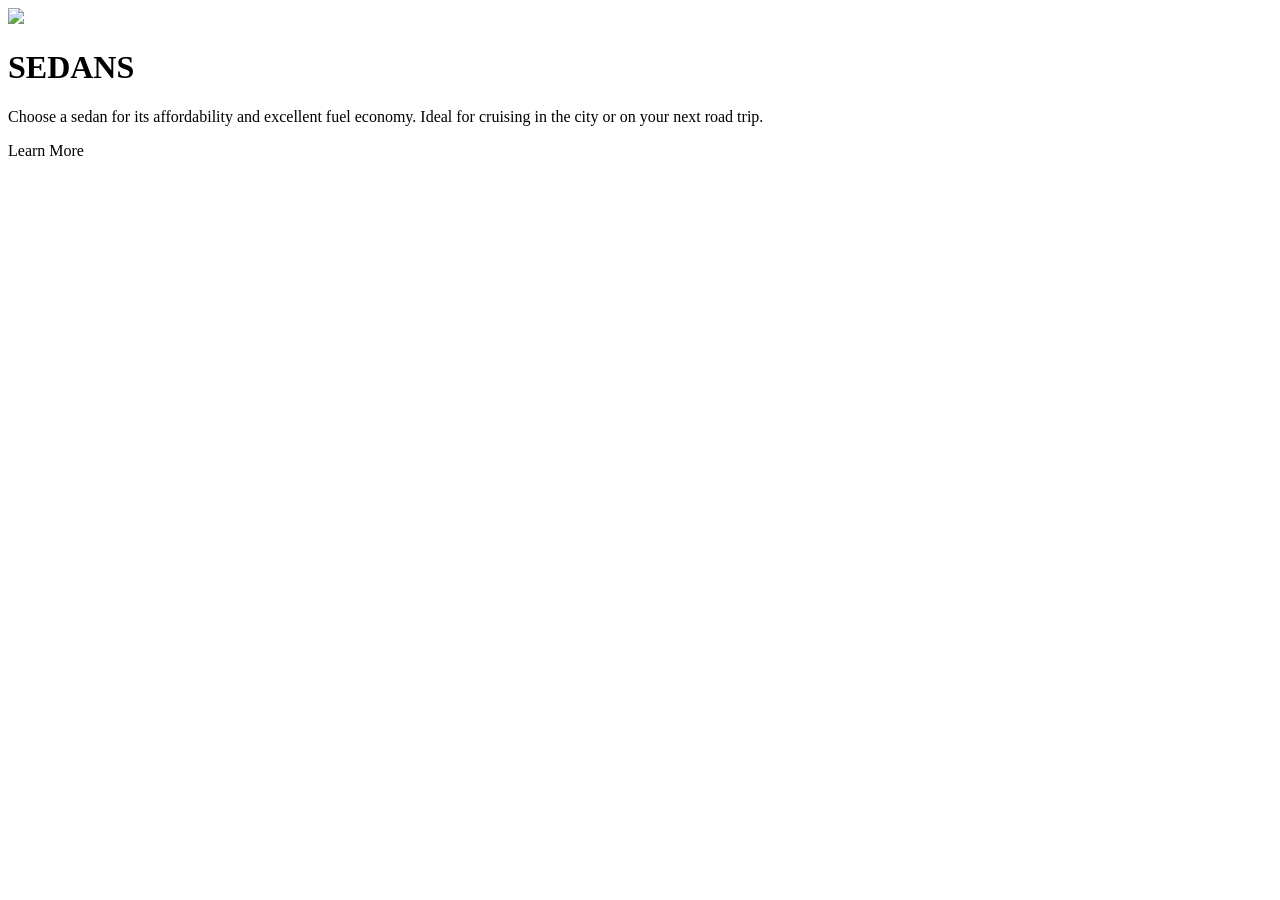
==== index.html @ 3b3b6758 "trocando nome index" ====
<!DOCTYPE html>
<html lang="br">
  <head>
    <meta charset="UTF-8" />
    <meta name="viewport" content="width=device-width, initial-scale=1.0" />
    <link rel="stylesheet" href="./src/styles/styles.css" />
    <link rel="preconnect" href="https://fonts.googleapis.com" />
    <link rel="preconnect" href="https://fonts.gstatic.com" crossorigin />
    <link
      href="https://fonts.googleapis.com/css2?family=Agbalumo&family=Inter:wght@400;500&family=Lexend+Deca&family=Outfit:wght@400;700&family=Roboto:ital@1&display=swap"
      rel="stylesheet"
    />
    <link rel="preconnect" href="https://fonts.googleapis.com" />
    <link rel="preconnect" href="https://fonts.gstatic.com" crossorigin />
    <link
      href="https://fonts.googleapis.com/css2?family=Agbalumo&family=Big+Shoulders+Display:wght@700&family=Inter:wght@400;500&family=Lexend+Deca&family=Outfit:wght@400;700&family=Roboto:ital@1&display=swap"
      rel="stylesheet"
    />
    <title>Column preview card component</title>
  </head>
  <body>
    <div id="principal">
      <div id="sedan">
        <img src="./images/icon-sedans.svg" />
        <h1>SEDANS</h1>
        <p>
          Choose a sedan for its affordability and excellent fuel economy. Ideal
          for cruising in the city or on your next road trip.
        </p>
        <p>Learn More</p>
      </div>
    </div>
  </body>
</html>
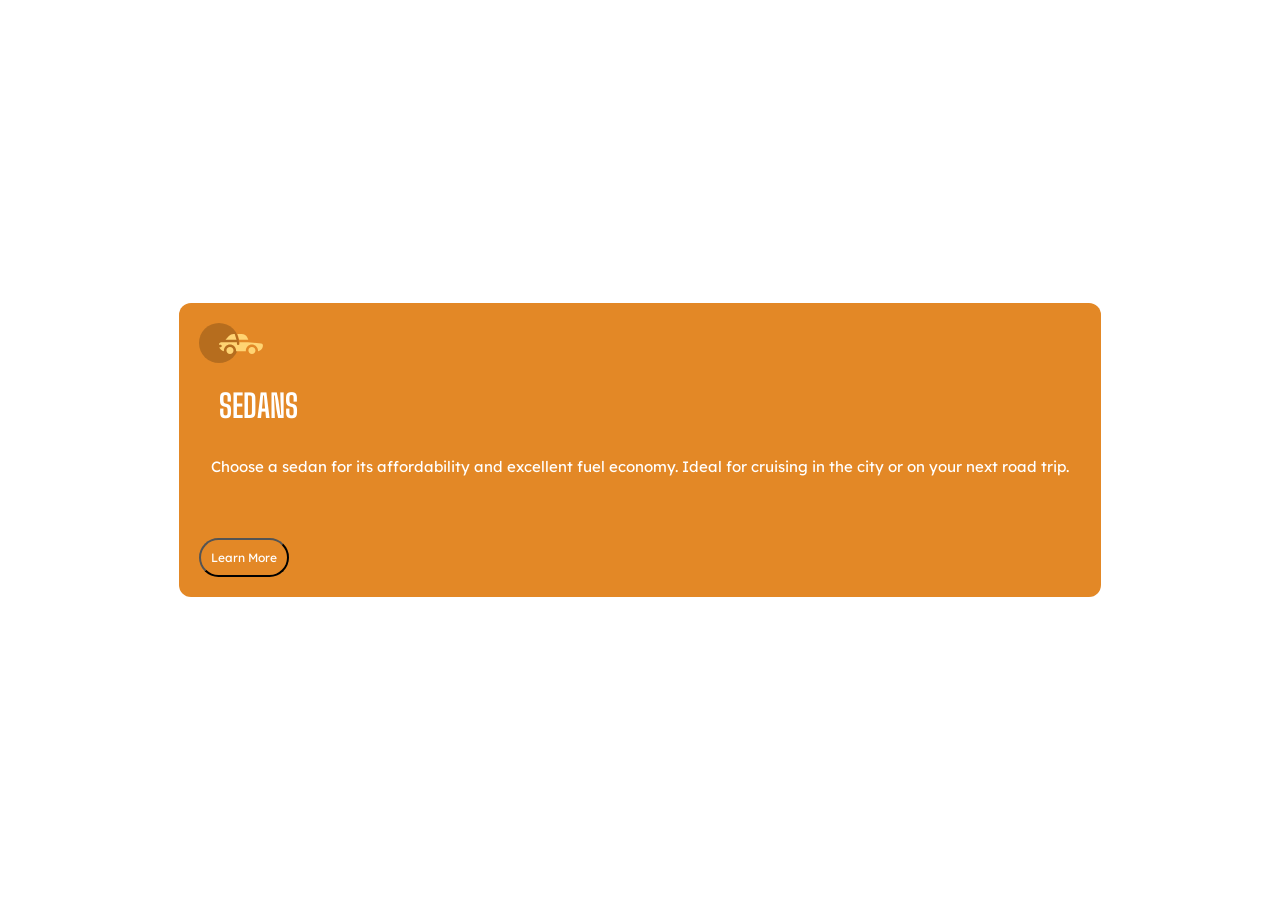
==== commit 8ab571e7: "parte sedan" ====
--- a/index.html
+++ b/index.html
@@ -7,27 +7,21 @@
     <link rel="preconnect" href="https://fonts.googleapis.com" />
     <link rel="preconnect" href="https://fonts.gstatic.com" crossorigin />
     <link
-      href="https://fonts.googleapis.com/css2?family=Agbalumo&family=Inter:wght@400;500&family=Lexend+Deca&family=Outfit:wght@400;700&family=Roboto:ital@1&display=swap"
-      rel="stylesheet"
-    />
-    <link rel="preconnect" href="https://fonts.googleapis.com" />
-    <link rel="preconnect" href="https://fonts.gstatic.com" crossorigin />
-    <link
-      href="https://fonts.googleapis.com/css2?family=Agbalumo&family=Big+Shoulders+Display:wght@700&family=Inter:wght@400;500&family=Lexend+Deca&family=Outfit:wght@400;700&family=Roboto:ital@1&display=swap"
+      href="https://fonts.googleapis.com/css2?family=Big+Shoulders+Display:wght@700&family=Lexend+Deca&display=swap"
       rel="stylesheet"
     />
     <title>Column preview card component</title>
   </head>
   <body>
-    <div id="principal">
-      <div id="sedan">
-        <img src="./images/icon-sedans.svg" />
+    <div class="principal">
+      <div class="sedan">
+        <img src="./src/assets/images/icon-sedans.svg" />
         <h1>SEDANS</h1>
         <p>
           Choose a sedan for its affordability and excellent fuel economy. Ideal
           for cruising in the city or on your next road trip.
         </p>
-        <p>Learn More</p>
+        <button type="button">Learn More</button>
       </div>
     </div>
   </body>
--- a/src/styles/styles.css
+++ b/src/styles/styles.css
@@ -0,0 +1,34 @@
+*{
+    margin: 0;
+    padding: 0;
+    box-sizing: border-box;
+    font-family: "Lexend Deca", sans-serif;
+}
+.principal{
+  height: 100vh;
+  display: flex;
+  justify-content: center;
+  align-items: center;
+}
+.sedan{
+    background-color: hsl(31, 77%, 52%);
+    padding: 20px;
+    color: white;
+    border-radius: 12px;
+}
+h1{
+    font-family: "Big Shoulders Display", sans-serif;
+    padding: 20px;
+}
+p{
+    font-size: 15px;
+    padding: 12px;
+    margin-bottom: 50px;
+}
+button{
+    border-radius: 22px;
+    padding: 10px;
+    background-color: hsl(31, 77%, 52%);
+    color: white;
+    font-size: 12px;
+}
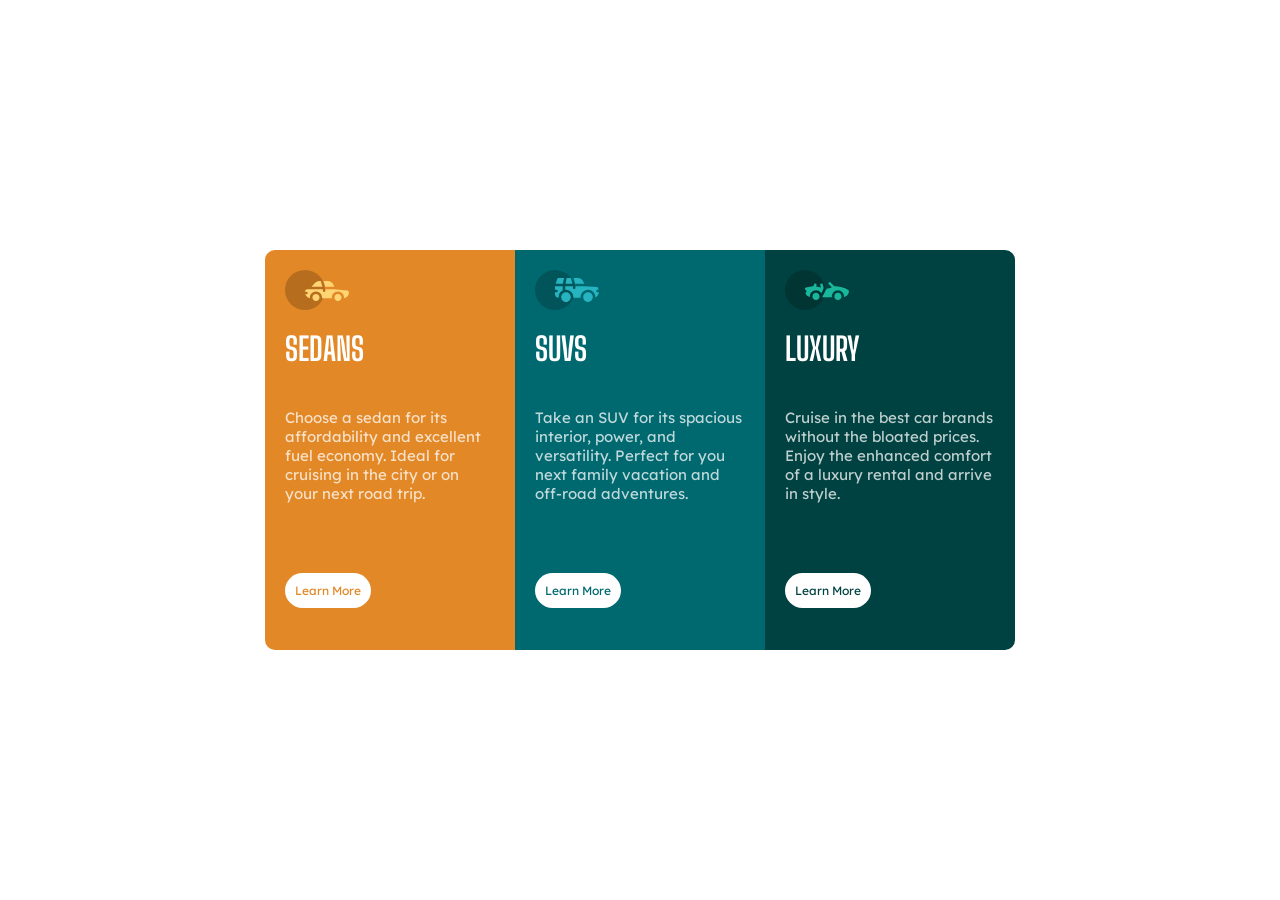
==== commit 8c75ff37: "projeto final" ====
--- a/index.html
+++ b/index.html
@@ -21,7 +21,26 @@
           Choose a sedan for its affordability and excellent fuel economy. Ideal
           for cruising in the city or on your next road trip.
         </p>
-        <button type="button">Learn More</button>
+        <button class="button-1">Learn More</button>
+      </div>
+
+      <div class="suvs">
+        <img src="./src/assets/images/icon-suvs.svg" />
+        <h1>SUVS</h1>
+        <p>
+          Take an SUV for its spacious interior, power, and versatility. Perfect
+          for you next family vacation and off-road adventures.
+        </p>
+        <button class="button-2">Learn More</button>
+      </div>
+      <div class="luxury">
+        <img src="./src/assets/images/icon-luxury.svg" />
+        <h1>LUXURY</h1>
+        <p>
+          Cruise in the best car brands without the bloated prices. Enjoy the
+          enhanced comfort of a luxury rental and arrive in style.
+        </p>
+        <button class="button-3">Learn More</button>
       </div>
     </div>
   </body>
--- a/src/styles/styles.css
+++ b/src/styles/styles.css
@@ -10,25 +10,70 @@
   justify-content: center;
   align-items: center;
 }
+h1{
+    font-family: "Big Shoulders Display", sans-serif;
+    padding: 20px 0;
+}
+p{
+    font-size: 15px;
+    margin-bottom: 50px;
+    padding: 20px 0;
+    color: hsla(0, 0%, 100%, 0.75)
+}
 .sedan{
     background-color: hsl(31, 77%, 52%);
     padding: 20px;
     color: white;
-    border-radius: 12px;
+    border-radius: 10px 0 0 10px;
+    display: flex;
+    flex-direction: column;
+    align-items: flex-start;
+    width: 250px;
+    height: 400px;
 }
-h1{
-    font-family: "Big Shoulders Display", sans-serif;
-    padding: 20px;
-}
-p{
-    font-size: 15px;
-    padding: 12px;
-    margin-bottom: 50px;
-}
-button{
+.button-1{
     border-radius: 22px;
     padding: 10px;
-    background-color: hsl(31, 77%, 52%);
+    background-color: white;
+    color: hsl(31, 77%, 52%);
+    font-size: 12px;
+    border: none;
+}
+.suvs{
+    background-color: hsl(184, 100%, 22%);
+    padding: 20px;
     color: white;
+    display: flex;
+    flex-direction: column;
+    align-items: flex-start;
+    width: 250px;
+    height: 400px;
+}
+.button-2{
+    border-radius: 22px;
+    padding: 10px;
+    background-color: white;
+    color: hsl(184, 100%, 22%);
     font-size: 12px;
+    border: none;
 }
+.luxury{
+    background-color: hsl(179, 100%, 13%);
+    padding: 20px;
+    color: white;
+    border-radius: 0 10px 10px 0px;
+    display: flex;
+    flex-direction: column;
+    align-items: flex-start;
+    width: 250px;
+    height: 400px;
+}
+.button-3{
+    border-radius: 22px;
+    padding: 10px;
+    background-color: white;
+    color: hsl(179, 100%, 13%);
+    font-size: 12px;
+    border: none;
+}
+
